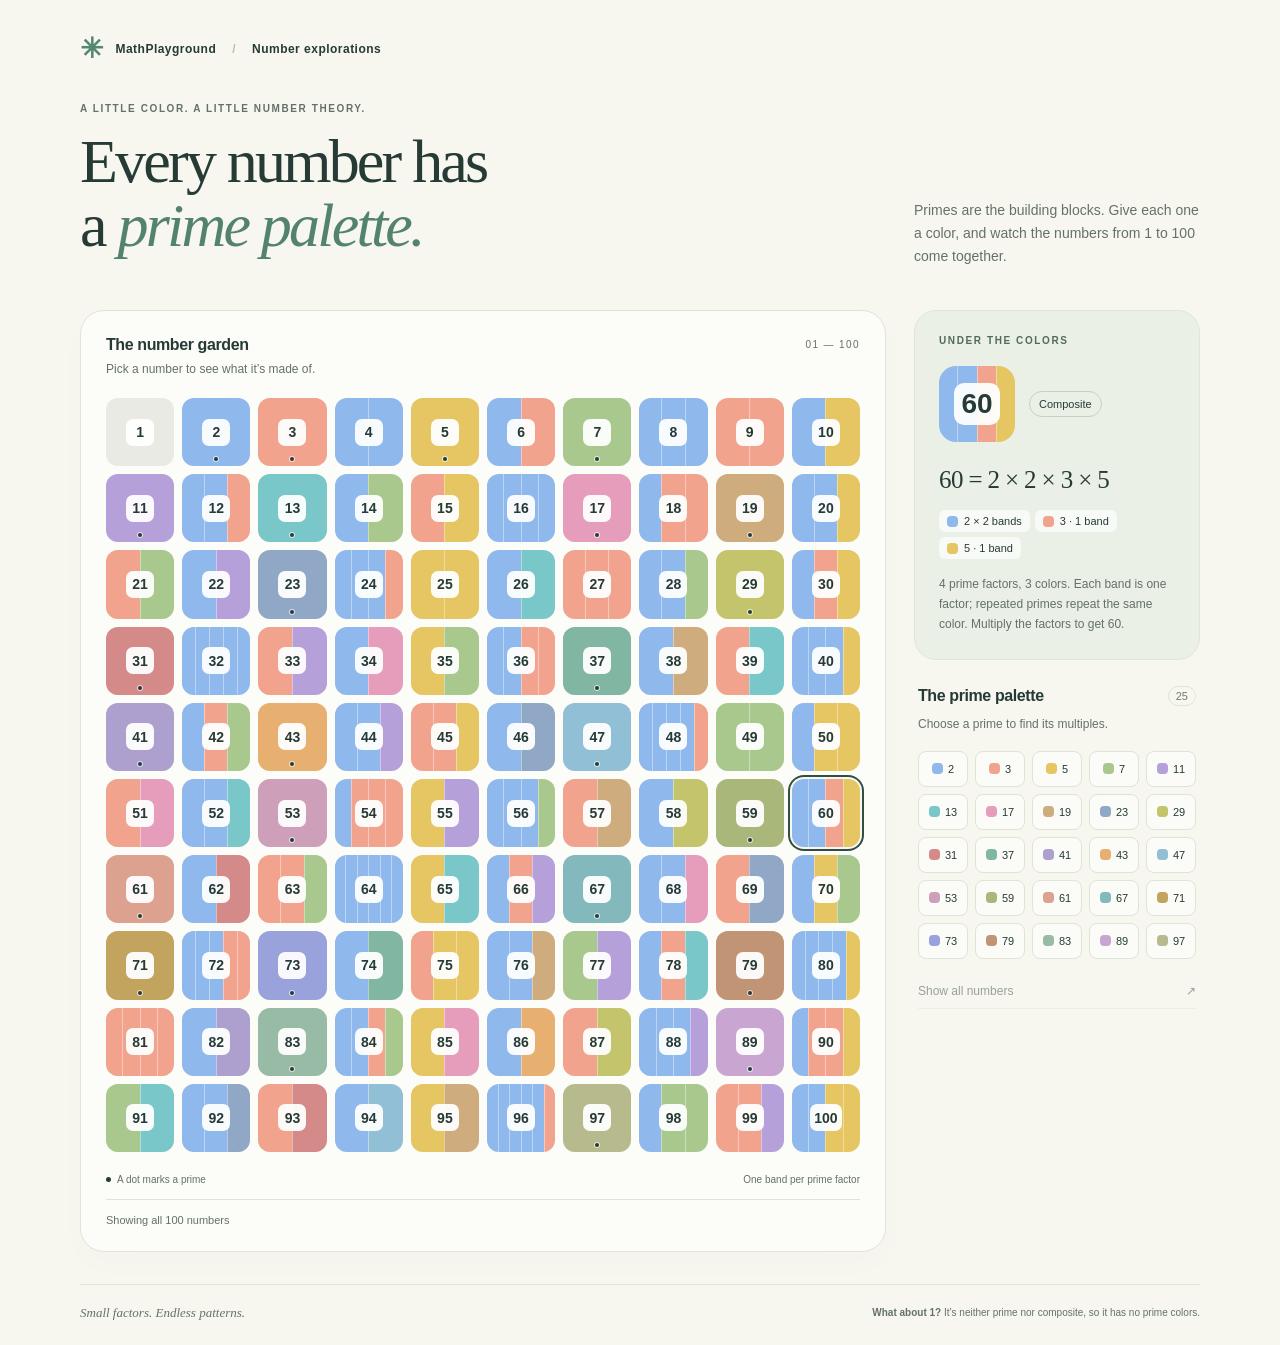
==== web/prime-colors/index.html @ 1f6c94d8 "Add interactive prime factor color grid" ====
<!doctype html>
<html lang="en">
<head>
  <meta charset="utf-8">
  <meta name="viewport" content="width=device-width, initial-scale=1">
  <meta name="description" content="Explore the prime factors of every number from 1 to 100 through color.">
  <title>Prime colors · MathPlayground</title>
  <link rel="stylesheet" href="styles.css">
  <script src="app.js" defer></script>
</head>
<body>
  <main>
    <header class="hero">
      <div class="brand"><span class="brand-mark" aria-hidden="true">✳</span> MathPlayground <span class="divider">/</span> Number explorations</div>
      <p class="eyebrow">A little color. A little number theory.</p>
      <h1>Every number has<br>a <em>prime palette.</em></h1>
      <p class="intro">Primes are the building blocks. Give each one a color,<br class="desktop-break"> and watch the numbers from 1 to 100 come together.</p>
    </header>

    <div class="workspace">
      <section class="board" aria-labelledby="grid-title">
        <div class="section-heading">
          <h2 id="grid-title">The number garden</h2>
          <span class="range">01 — 100</span>
        </div>
        <p class="board-hint">Pick a number to see what it’s made of.</p>
        <div id="number-grid" class="number-grid" aria-label="Numbers 1 to 100"></div>
        <div class="board-footer"><span><i class="prime-marker" aria-hidden="true"></i> A dot marks a prime</span><span>One band per prime factor</span></div>
        <p id="filter-status" class="filter-status" role="status">Showing all 100 numbers</p>
      </section>

      <aside class="sidebar">
        <section class="inspector" aria-labelledby="detail-heading">
          <p class="eyebrow" id="detail-heading">Under the colors</p>
          <div class="detail-top"><div id="selected-tile" class="selected-tile" aria-hidden="true"></div><span id="number-kind" class="kind"></span></div>
          <div id="number-detail" aria-live="polite" aria-atomic="true">
            <h2 id="equation"></h2>
            <div id="factor-chips" class="factor-chips"></div>
            <p id="explanation"></p>
          </div>
        </section>

        <section class="legend" aria-labelledby="legend-heading">
          <div class="section-heading"><h2 id="legend-heading">The prime palette</h2><span class="count">25</span></div>
          <p>Choose a prime to find its multiples.</p>
          <div id="prime-legend" class="prime-legend"></div>
          <button id="clear-filter" class="clear-filter" type="button" disabled>Show all numbers <span aria-hidden="true">↗</span></button>
        </section>
      </aside>
    </div>

    <footer class="page-footer"><span>Small factors. Endless patterns.</span><p><strong>What about 1?</strong> It’s neither prime nor composite, so it has no prime colors.</p></footer>
    <noscript>This interactive grid needs JavaScript enabled to display the numbers and their prime factors.</noscript>
  </main>
</body>
</html>
---- web/prime-colors/styles.css ----
:root { color-scheme: light; --ink: #263a36; --muted: #64716a; --paper: #f7f7ef; --line: #dfe4d8; }
* { box-sizing: border-box; }
body { margin: 0; background: var(--paper); color: var(--ink); font-family: "Avenir Next", Avenir, "Segoe UI", sans-serif; }
button { font: inherit; color: inherit; cursor: pointer; -webkit-tap-highlight-color: transparent; }
button:focus-visible { outline: 3px solid #234e45; outline-offset: 4px; }
main { max-width: 1200px; margin: auto; padding: 32px 40px 24px; }
.brand { display: flex; align-items: center; gap: 12px; font-size: 12px; font-weight: 600; letter-spacing: .04em; }
.brand-mark { font-size: 28px; color: #568773; }
.divider { color: #b7c0b3; padding: 0 4px; }
.hero { padding-bottom: 34px; }
.eyebrow { text-transform: uppercase; letter-spacing: .16em; font-size: 10px; font-weight: 700; }
.hero > .eyebrow { margin: 38px 0 15px; color: var(--muted); }
h1 { font-family: Georgia, "Times New Roman", serif; font-size: clamp(38px, 5vw, 62px); font-weight: 400; letter-spacing: -.045em; line-height: 1.04; margin: 0 0 18px; }
h1 em { color: #53836d; font-weight: 400; }
.intro { font-size: 14px; line-height: 1.65; color: var(--muted); margin: 0; }
.workspace { display: grid; grid-template-columns: minmax(0, 1fr) 286px; gap: 28px; align-items: start; }
.board { background: #ffffffa6; border: 1px solid var(--line); border-radius: 24px; padding: 25px; box-shadow: 0 12px 35px #293c2a04; }
.section-heading { display: flex; justify-content: space-between; align-items: center; gap: 12px; }
h2 { margin: 0; font-size: 16px; font-weight: 600; letter-spacing: -.025em; }
.range { font-size: 10px; color: var(--muted); letter-spacing: .14em; }
.board-hint { font-size: 12px; color: var(--muted); margin: 8px 0 22px; }
.number-grid { display: grid; grid-template-columns: repeat(10, minmax(0, 1fr)); gap: 8px; }
.number-tile, .selected-tile { position: relative; display: grid; place-items: center; isolation: isolate; overflow: hidden; border-radius: 12px; background: #e9eae3; }
.number-tile { border: 0; padding: 0; aspect-ratio: 1; transition: opacity .18s, transform .18s, box-shadow .18s; }
.bands { position: absolute; inset: 0; display: flex; z-index: -1; }
.band { flex: 1; background: var(--color); }
.band + .band { border-left: 1px solid #ffffff65; }
.number-label { display: grid; place-items: center; min-width: 28px; height: 27px; padding: 0 4px; border-radius: 7px; background: #fffffff0; color: #263a36; font-size: 14px; font-weight: 700; font-variant-numeric: tabular-nums; }
.number-tile.is-prime::after { content: ""; position: absolute; bottom: 5px; width: 4px; height: 4px; border-radius: 50%; background: #263a36; box-shadow: 0 0 0 1px #ffffffa0; }
.number-tile:hover { transform: translateY(-3px); box-shadow: 0 5px 10px #253a3620; }
.number-tile[aria-pressed="true"] { box-shadow: 0 0 0 2px var(--paper), 0 0 0 4px #314e43; }
.number-tile.is-muted { opacity: .22; }
.number-tile.is-muted:hover, .number-tile.is-muted:focus-visible { opacity: .8; }
.board-footer { display: flex; justify-content: space-between; gap: 10px; padding-top: 22px; font-size: 10px; color: var(--muted); }
.board-footer span { display: flex; align-items: center; gap: 6px; }
.prime-marker { width: 5px; height: 5px; border-radius: 50%; background: var(--ink); }
.filter-status { font-size: 11px; margin: 14px 0 0; border-top: 1px solid var(--line); padding-top: 14px; color: var(--muted); }
.sidebar { display: grid; gap: 20px; }
.inspector { background: #eaf0e5; border: 1px solid #dfe6d8; border-radius: 22px; padding: 24px; }
.inspector > .eyebrow { margin: 0 0 20px; color: #526b57; }
.detail-top { display: flex; align-items: center; gap: 14px; margin-bottom: 22px; }
.selected-tile { width: 76px; height: 76px; border-radius: 17px; flex-shrink: 0; }
.selected-tile .number-label { font-size: 28px; height: 42px; min-width: 46px; border-radius: 10px; }
.kind { font-size: 11px; border: 1px solid #c6d2bf; padding: 6px 9px; border-radius: 20px; }
#equation { font-family: Georgia, serif; font-size: 25px; font-weight: 400; line-height: 1.3; overflow-wrap: anywhere; }
.factor-chips { display: flex; gap: 5px; flex-wrap: wrap; margin-top: 14px; }
.factor-chip { display: flex; align-items: center; gap: 6px; background: #ffffffb3; border-radius: 6px; padding: 5px 8px; font-size: 11px; }
.swatch { display: inline-block; width: 11px; height: 11px; flex-shrink: 0; border-radius: 4px; background: var(--color); }
#explanation, .legend > p { color: var(--muted); line-height: 1.65; font-size: 12px; }
#explanation { margin: 16px 0 0; }
.legend { padding: 6px 4px; }
.count { color: #6f7b6b; font-size: 11px; border: 1px solid var(--line); border-radius: 20px; padding: 3px 7px; }
.legend > p { margin: 9px 0 16px; }
.prime-legend { display: grid; grid-template-columns: repeat(5, 1fr); gap: 7px; }
.prime-key { display: flex; align-items: center; justify-content: center; gap: 5px; min-height: 36px; padding: 6px 3px; background: #ffffff80; border: 1px solid var(--line); border-radius: 8px; font-size: 11px; }
.prime-key:hover { background: white; border-color: #9bac95; }
.prime-key[aria-pressed="true"] { border-color: #314e43; background: white; box-shadow: 0 0 0 1px #314e43; }
.clear-filter { display: flex; justify-content: space-between; width: 100%; margin-top: 15px; padding: 10px 0; background: none; border: 0; border-bottom: 1px solid var(--line); font-size: 12px; }
.clear-filter:disabled { cursor: default; opacity: .45; }
.page-footer { display: flex; justify-content: space-between; gap: 30px; border-top: 1px solid var(--line); margin-top: 32px; padding-top: 20px; font-size: 10px; color: var(--muted); }
.page-footer > span { font-family: Georgia, serif; font-style: italic; font-size: 13px; }
.page-footer p { margin: 0; line-height: 1.6; }
@media (min-width: 1000px) { .hero { position: relative; } .intro { position: absolute; right: 0; bottom: 42px; width: 286px; } .desktop-break { display: none; } }
@media (max-width: 900px) { main { padding: 24px; } .workspace { grid-template-columns: minmax(0, 1fr); } .sidebar { grid-template-columns: 1fr 1fr; gap: 26px; } .board { padding: 22px; } .number-tile { border-radius: 10px; } }
@media (max-width: 520px) { main { padding: 18px 12px; } .brand { font-size: 10px; gap: 7px; } .hero { padding: 0 10px 28px; } .hero > .eyebrow { font-size: 8px; margin-top: 28px; } h1 { font-size: 42px; } .intro { font-size: 13px; } .desktop-break { display: none; } .board { padding: 16px 10px; border-radius: 17px; } .section-heading, .board-hint { padding: 0 4px; } .number-grid { gap: 5px; } .number-tile { border-radius: 7px; } .number-label { font-size: 11px; min-width: 21px; height: 21px; padding: 0 2px; border-radius: 5px; } .number-tile.is-prime::after { bottom: 2px; width: 3px; height: 3px; } .board-footer { font-size: 9px; } .sidebar { grid-template-columns: 1fr; gap: 22px; } .legend { padding: 0 10px; } .prime-key { min-height: 42px; } .page-footer { flex-direction: column; gap: 12px; margin-top: 24px; padding: 20px 10px 0; } }
@media (prefers-reduced-motion: reduce) { .number-tile { transition: none; } }
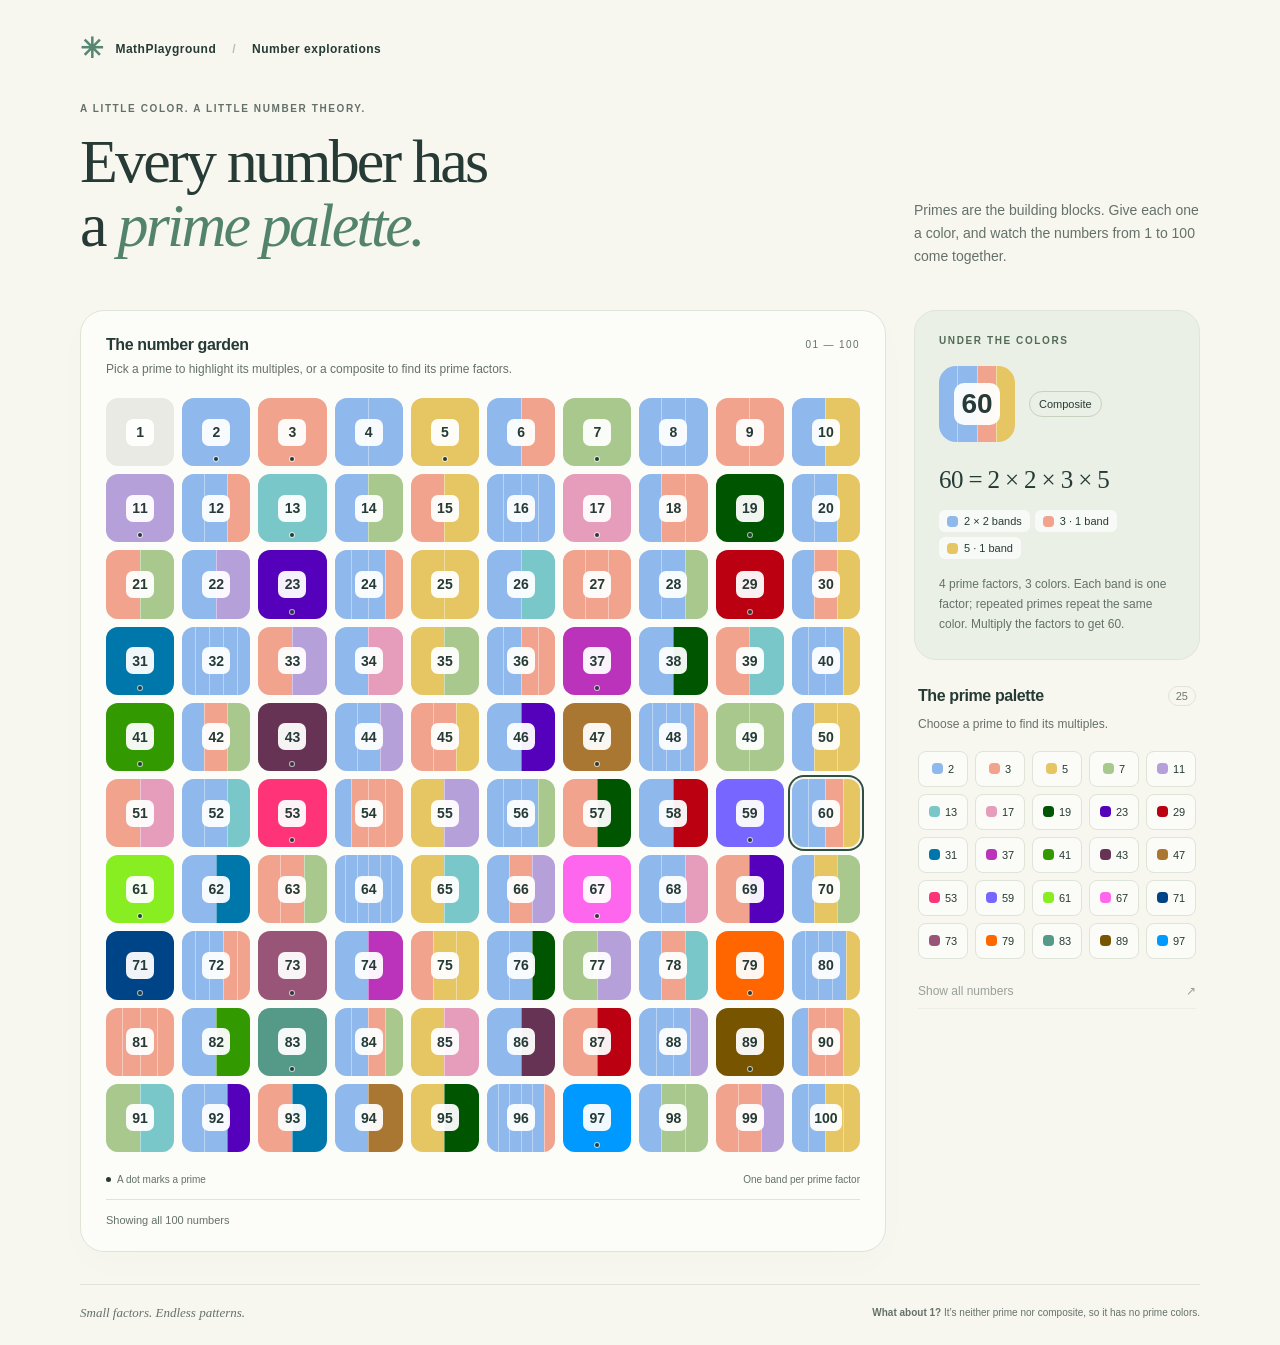
==== commit a71361e7: "Highlight multiples and prime factors on grid selection" ====
--- a/web/prime-colors/index.html
+++ b/web/prime-colors/index.html
@@ -23,7 +23,7 @@
           <h2 id="grid-title">The number garden</h2>
           <span class="range">01 — 100</span>
         </div>
-        <p class="board-hint">Pick a number to see what it’s made of.</p>
+        <p class="board-hint">Pick a prime to highlight its multiples, or a composite to find its prime factors.</p>
         <div id="number-grid" class="number-grid" aria-label="Numbers 1 to 100"></div>
         <div class="board-footer"><span><i class="prime-marker" aria-hidden="true"></i> A dot marks a prime</span><span>One band per prime factor</span></div>
         <p id="filter-status" class="filter-status" role="status">Showing all 100 numbers</p>
--- a/web/prime-colors/styles.css
+++ b/web/prime-colors/styles.css
@@ -28,6 +28,7 @@
 .number-label { display: grid; place-items: center; min-width: 28px; height: 27px; padding: 0 4px; border-radius: 7px; background: #fffffff0; color: #263a36; font-size: 14px; font-weight: 700; font-variant-numeric: tabular-nums; }
 .number-tile.is-prime::after { content: ""; position: absolute; bottom: 5px; width: 4px; height: 4px; border-radius: 50%; background: #263a36; box-shadow: 0 0 0 1px #ffffffa0; }
 .number-tile:hover { transform: translateY(-3px); box-shadow: 0 5px 10px #253a3620; }
+.number-tile.is-related { box-shadow: inset 0 0 0 2px #263a3670; }
 .number-tile[aria-pressed="true"] { box-shadow: 0 0 0 2px var(--paper), 0 0 0 4px #314e43; }
 .number-tile.is-muted { opacity: .22; }
 .number-tile.is-muted:hover, .number-tile.is-muted:focus-visible { opacity: .8; }
@@ -54,7 +55,7 @@
 .prime-legend { display: grid; grid-template-columns: repeat(5, 1fr); gap: 7px; }
 .prime-key { display: flex; align-items: center; justify-content: center; gap: 5px; min-height: 36px; padding: 6px 3px; background: #ffffff80; border: 1px solid var(--line); border-radius: 8px; font-size: 11px; }
 .prime-key:hover { background: white; border-color: #9bac95; }
-.prime-key[aria-pressed="true"] { border-color: #314e43; background: white; box-shadow: 0 0 0 1px #314e43; }
+.prime-key[aria-pressed="true"], .prime-key.is-factor { border-color: #314e43; background: white; box-shadow: 0 0 0 1px #314e43; }
 .clear-filter { display: flex; justify-content: space-between; width: 100%; margin-top: 15px; padding: 10px 0; background: none; border: 0; border-bottom: 1px solid var(--line); font-size: 12px; }
 .clear-filter:disabled { cursor: default; opacity: .45; }
 .page-footer { display: flex; justify-content: space-between; gap: 30px; border-top: 1px solid var(--line); margin-top: 32px; padding-top: 20px; font-size: 10px; color: var(--muted); }
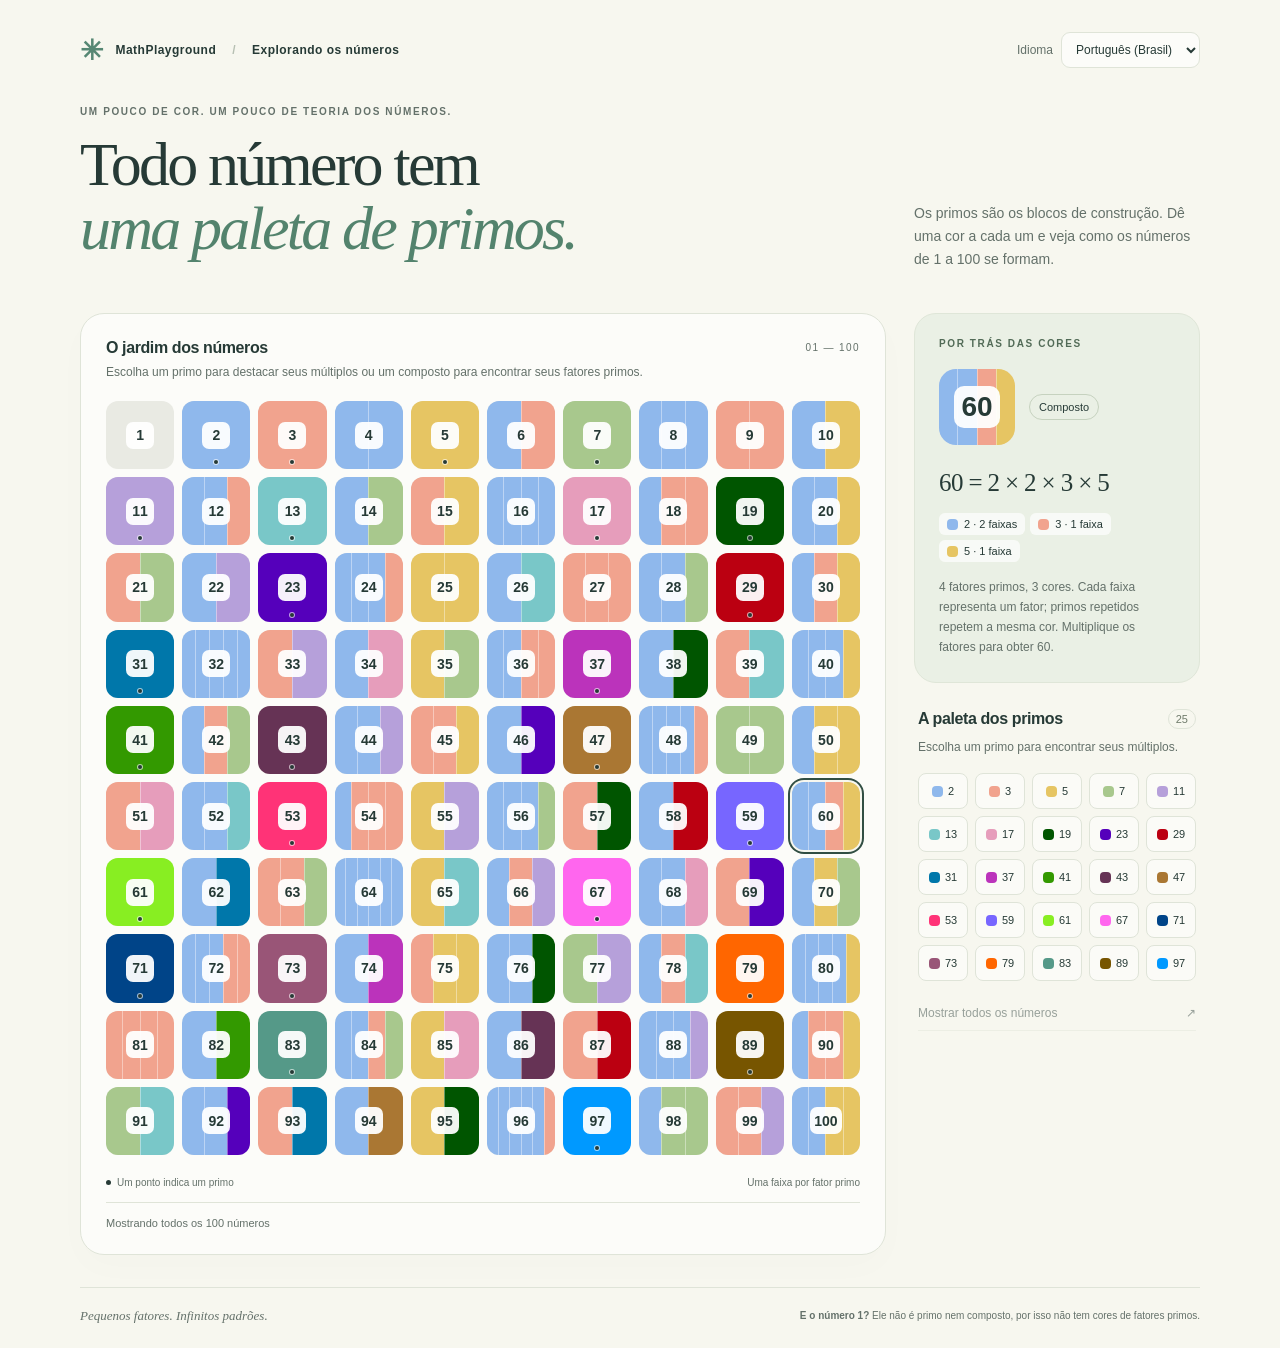
==== commit 051adbac: "Default prime colors to Brazilian Portuguese with five-language selector" ====
--- a/web/prime-colors/index.html
+++ b/web/prime-colors/index.html
@@ -1,37 +1,49 @@
 <!doctype html>
-<html lang="en">
+<html lang="pt-BR">
 <head>
   <meta charset="utf-8">
   <meta name="viewport" content="width=device-width, initial-scale=1">
-  <meta name="description" content="Explore the prime factors of every number from 1 to 100 through color.">
-  <title>Prime colors · MathPlayground</title>
+  <meta name="description" content="Explore os fatores primos dos números de 1 a 100 por meio das cores.">
+  <title>Cores dos primos · MathPlayground</title>
   <link rel="stylesheet" href="styles.css">
+  <script src="i18n.js" defer></script>
   <script src="app.js" defer></script>
 </head>
 <body>
   <main>
     <header class="hero">
-      <div class="brand"><span class="brand-mark" aria-hidden="true">✳</span> MathPlayground <span class="divider">/</span> Number explorations</div>
-      <p class="eyebrow">A little color. A little number theory.</p>
-      <h1>Every number has<br>a <em>prime palette.</em></h1>
-      <p class="intro">Primes are the building blocks. Give each one a color,<br class="desktop-break"> and watch the numbers from 1 to 100 come together.</p>
+      <div class="top-bar">
+        <div class="brand"><span class="brand-mark" aria-hidden="true">✳</span> MathPlayground <span class="divider">/</span> <span data-i18n="brand">Explorando os números</span></div>
+        <label class="language-picker" for="language"><span data-i18n="language">Idioma</span>
+          <select id="language">
+            <option value="pt-BR" lang="pt-BR" selected>Português (Brasil)</option>
+            <option value="en" lang="en">English</option>
+            <option value="fr" lang="fr">Français</option>
+            <option value="ja" lang="ja">日本語</option>
+            <option value="ko" lang="ko">한국어</option>
+          </select>
+        </label>
+      </div>
+      <p class="eyebrow" data-i18n="eyebrow">Um pouco de cor. Um pouco de teoria dos números.</p>
+      <h1><span data-i18n="heroStart">Todo número tem</span><br><em data-i18n="heroEm">uma paleta de primos.</em></h1>
+      <p class="intro" data-i18n="intro">Os primos são os blocos de construção. Dê uma cor a cada um e veja como os números de 1 a 100 se formam.</p>
     </header>
 
     <div class="workspace">
       <section class="board" aria-labelledby="grid-title">
         <div class="section-heading">
-          <h2 id="grid-title">The number garden</h2>
+          <h2 id="grid-title" data-i18n="gridTitle">O jardim dos números</h2>
           <span class="range">01 — 100</span>
         </div>
-        <p class="board-hint">Pick a prime to highlight its multiples, or a composite to find its prime factors.</p>
-        <div id="number-grid" class="number-grid" aria-label="Numbers 1 to 100"></div>
-        <div class="board-footer"><span><i class="prime-marker" aria-hidden="true"></i> A dot marks a prime</span><span>One band per prime factor</span></div>
-        <p id="filter-status" class="filter-status" role="status">Showing all 100 numbers</p>
+        <p class="board-hint" data-i18n="gridHint">Escolha um primo para destacar seus múltiplos ou um composto para encontrar seus fatores primos.</p>
+        <div id="number-grid" class="number-grid" aria-label="Números de 1 a 100"></div>
+        <div class="board-footer"><span><i class="prime-marker" aria-hidden="true"></i> <span data-i18n="primeDot">Um ponto indica um primo</span></span><span data-i18n="bandsHint">Uma faixa por fator primo</span></div>
+        <p id="filter-status" class="filter-status" role="status">Mostrando todos os 100 números</p>
       </section>
 
       <aside class="sidebar">
         <section class="inspector" aria-labelledby="detail-heading">
-          <p class="eyebrow" id="detail-heading">Under the colors</p>
+          <p class="eyebrow" id="detail-heading" data-i18n="detailHeading">Por trás das cores</p>
           <div class="detail-top"><div id="selected-tile" class="selected-tile" aria-hidden="true"></div><span id="number-kind" class="kind"></span></div>
           <div id="number-detail" aria-live="polite" aria-atomic="true">
             <h2 id="equation"></h2>
@@ -41,16 +53,16 @@
         </section>
 
         <section class="legend" aria-labelledby="legend-heading">
-          <div class="section-heading"><h2 id="legend-heading">The prime palette</h2><span class="count">25</span></div>
-          <p>Choose a prime to find its multiples.</p>
+          <div class="section-heading"><h2 id="legend-heading" data-i18n="legendHeading">A paleta dos primos</h2><span class="count">25</span></div>
+          <p data-i18n="legendHint">Escolha um primo para encontrar seus múltiplos.</p>
           <div id="prime-legend" class="prime-legend"></div>
-          <button id="clear-filter" class="clear-filter" type="button" disabled>Show all numbers <span aria-hidden="true">↗</span></button>
+          <button id="clear-filter" class="clear-filter" type="button" disabled><span data-i18n="clear">Mostrar todos os números</span><span aria-hidden="true">↗</span></button>
         </section>
       </aside>
     </div>
 
-    <footer class="page-footer"><span>Small factors. Endless patterns.</span><p><strong>What about 1?</strong> It’s neither prime nor composite, so it has no prime colors.</p></footer>
-    <noscript>This interactive grid needs JavaScript enabled to display the numbers and their prime factors.</noscript>
+    <footer class="page-footer"><span data-i18n="footer">Pequenos fatores. Infinitos padrões.</span><p><strong data-i18n="oneQuestion">E o número 1?</strong> <span data-i18n="oneFooter">Ele não é primo nem composto, por isso não tem cores de fatores primos.</span></p></footer>
+    <noscript>Esta grade interativa precisa do JavaScript ativado para mostrar os números e seus fatores primos.</noscript>
   </main>
 </body>
 </html>
--- a/web/prime-colors/styles.css
+++ b/web/prime-colors/styles.css
@@ -2,7 +2,10 @@
 * { box-sizing: border-box; }
 body { margin: 0; background: var(--paper); color: var(--ink); font-family: "Avenir Next", Avenir, "Segoe UI", sans-serif; }
 button { font: inherit; color: inherit; cursor: pointer; -webkit-tap-highlight-color: transparent; }
-button:focus-visible { outline: 3px solid #234e45; outline-offset: 4px; }
+button:focus-visible, select:focus-visible { outline: 3px solid #234e45; outline-offset: 4px; }
+.top-bar { display: flex; align-items: center; justify-content: space-between; flex-wrap: wrap; gap: 16px; }
+.language-picker { display: flex; align-items: center; gap: 8px; font-size: 12px; color: var(--muted); }
+.language-picker select { font: inherit; color: var(--ink); background: #ffffffa6; border: 1px solid var(--line); border-radius: 9px; padding: 9px 10px; max-width: 100%; cursor: pointer; }
 main { max-width: 1200px; margin: auto; padding: 32px 40px 24px; }
 .brand { display: flex; align-items: center; gap: 12px; font-size: 12px; font-weight: 600; letter-spacing: .04em; }
 .brand-mark { font-size: 28px; color: #568773; }
@@ -61,6 +64,8 @@
 .page-footer { display: flex; justify-content: space-between; gap: 30px; border-top: 1px solid var(--line); margin-top: 32px; padding-top: 20px; font-size: 10px; color: var(--muted); }
 .page-footer > span { font-family: Georgia, serif; font-style: italic; font-size: 13px; }
 .page-footer p { margin: 0; line-height: 1.6; }
+@media (min-width: 1000px) { h1 { max-width: calc(100% - 320px); } }
+:lang(ja) h1, :lang(ko) h1 { line-height: 1.25; letter-spacing: -.025em; }
 @media (min-width: 1000px) { .hero { position: relative; } .intro { position: absolute; right: 0; bottom: 42px; width: 286px; } .desktop-break { display: none; } }
 @media (max-width: 900px) { main { padding: 24px; } .workspace { grid-template-columns: minmax(0, 1fr); } .sidebar { grid-template-columns: 1fr 1fr; gap: 26px; } .board { padding: 22px; } .number-tile { border-radius: 10px; } }
 @media (max-width: 520px) { main { padding: 18px 12px; } .brand { font-size: 10px; gap: 7px; } .hero { padding: 0 10px 28px; } .hero > .eyebrow { font-size: 8px; margin-top: 28px; } h1 { font-size: 42px; } .intro { font-size: 13px; } .desktop-break { display: none; } .board { padding: 16px 10px; border-radius: 17px; } .section-heading, .board-hint { padding: 0 4px; } .number-grid { gap: 5px; } .number-tile { border-radius: 7px; } .number-label { font-size: 11px; min-width: 21px; height: 21px; padding: 0 2px; border-radius: 5px; } .number-tile.is-prime::after { bottom: 2px; width: 3px; height: 3px; } .board-footer { font-size: 9px; } .sidebar { grid-template-columns: 1fr; gap: 22px; } .legend { padding: 0 10px; } .prime-key { min-height: 42px; } .page-footer { flex-direction: column; gap: 12px; margin-top: 24px; padding: 20px 10px 0; } }
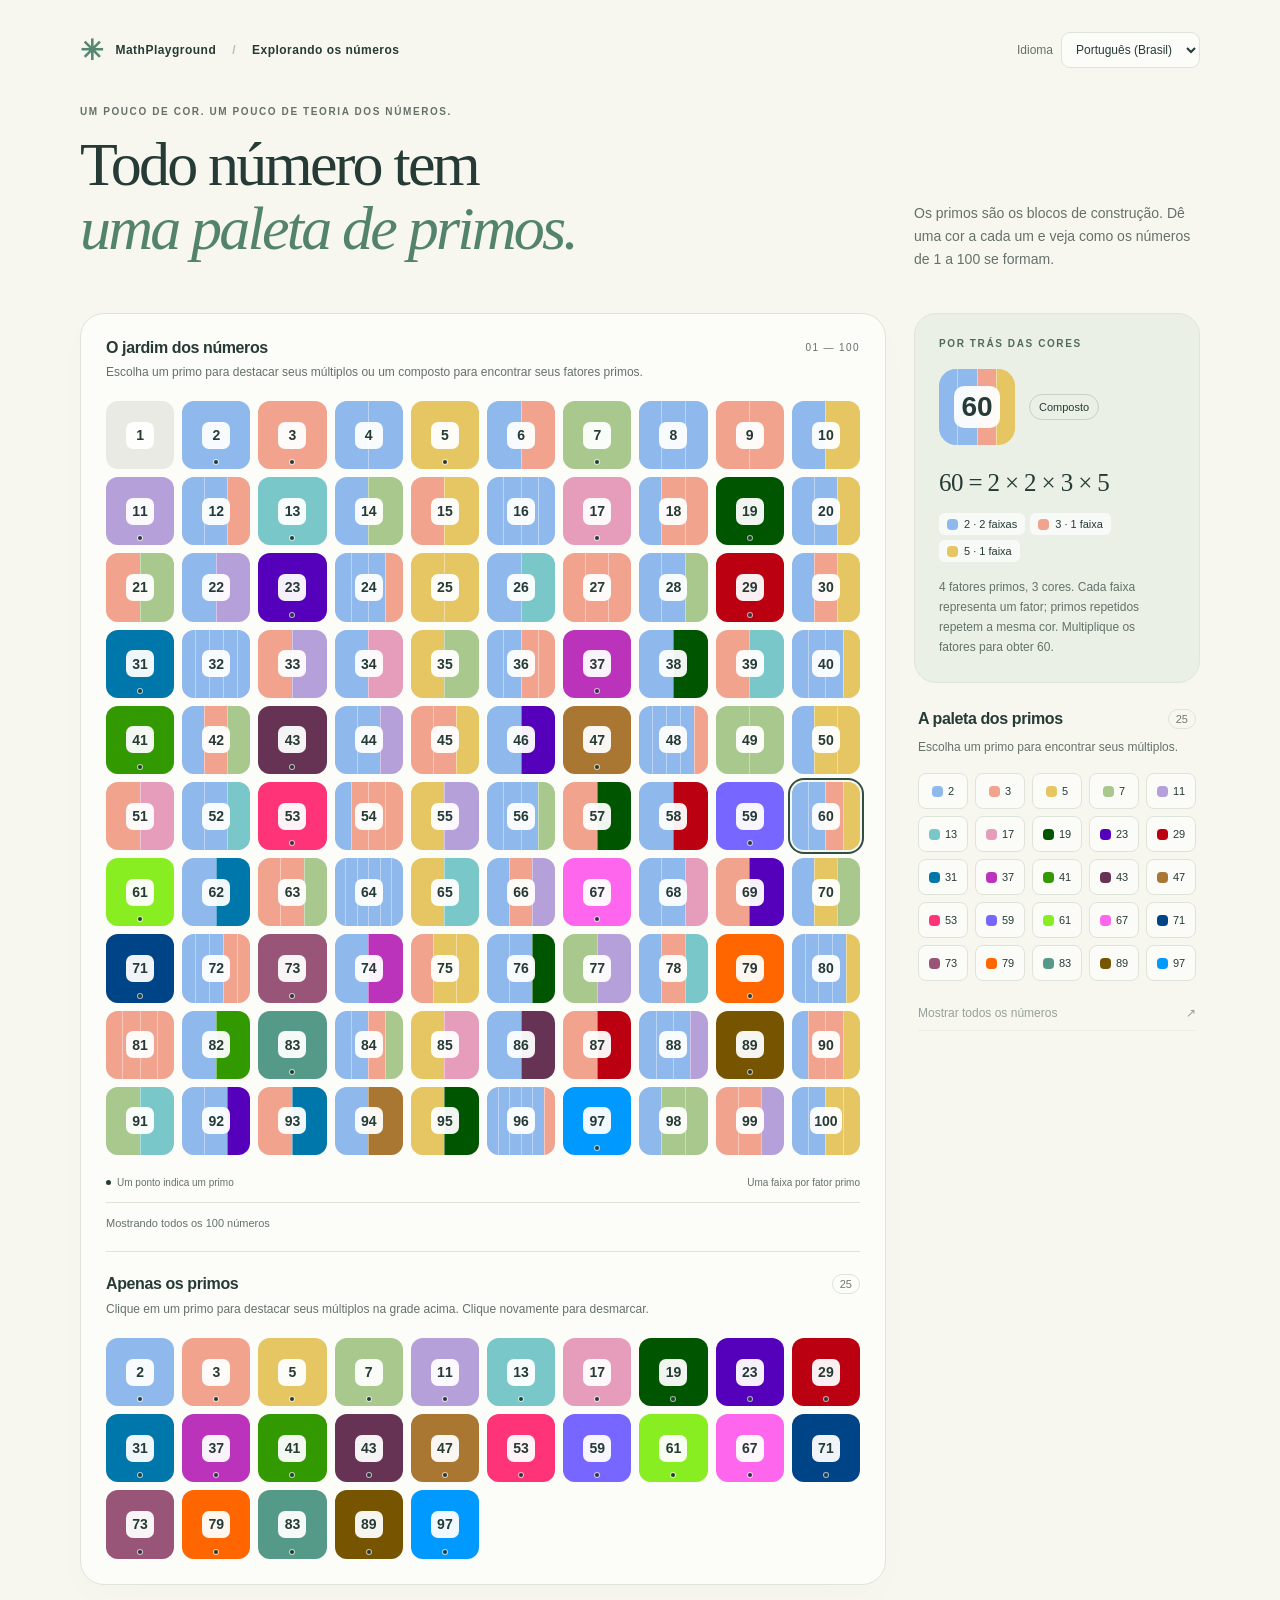
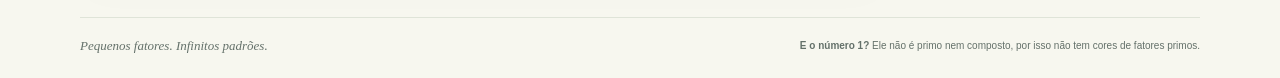
==== commit bdcdacd0: "Add synchronized prime-only grid below the number garden" ====
--- a/web/prime-colors/index.html
+++ b/web/prime-colors/index.html
@@ -39,6 +39,14 @@
         <div id="number-grid" class="number-grid" aria-label="Números de 1 a 100"></div>
         <div class="board-footer"><span><i class="prime-marker" aria-hidden="true"></i> <span data-i18n="primeDot">Um ponto indica um primo</span></span><span data-i18n="bandsHint">Uma faixa por fator primo</span></div>
         <p id="filter-status" class="filter-status" role="status">Mostrando todos os 100 números</p>
+        <section class="prime-board" aria-labelledby="prime-grid-title">
+          <div class="section-heading">
+            <h2 id="prime-grid-title" data-i18n="primeGridTitle">Apenas os primos</h2>
+            <span class="count">25</span>
+          </div>
+          <p class="board-hint" data-i18n="primeGridHint">Clique em um primo para destacar seus múltiplos na grade acima. Clique novamente para desmarcar.</p>
+          <div id="prime-grid" class="number-grid" aria-labelledby="prime-grid-title"></div>
+        </section>
       </section>
 
       <aside class="sidebar">
--- a/web/prime-colors/styles.css
+++ b/web/prime-colors/styles.css
@@ -23,6 +23,7 @@
 .range { font-size: 10px; color: var(--muted); letter-spacing: .14em; }
 .board-hint { font-size: 12px; color: var(--muted); margin: 8px 0 22px; }
 .number-grid { display: grid; grid-template-columns: repeat(10, minmax(0, 1fr)); gap: 8px; }
+.prime-board { border-top: 1px solid var(--line); margin-top: 22px; padding-top: 22px; }
 .number-tile, .selected-tile { position: relative; display: grid; place-items: center; isolation: isolate; overflow: hidden; border-radius: 12px; background: #e9eae3; }
 .number-tile { border: 0; padding: 0; aspect-ratio: 1; transition: opacity .18s, transform .18s, box-shadow .18s; }
 .bands { position: absolute; inset: 0; display: flex; z-index: -1; }
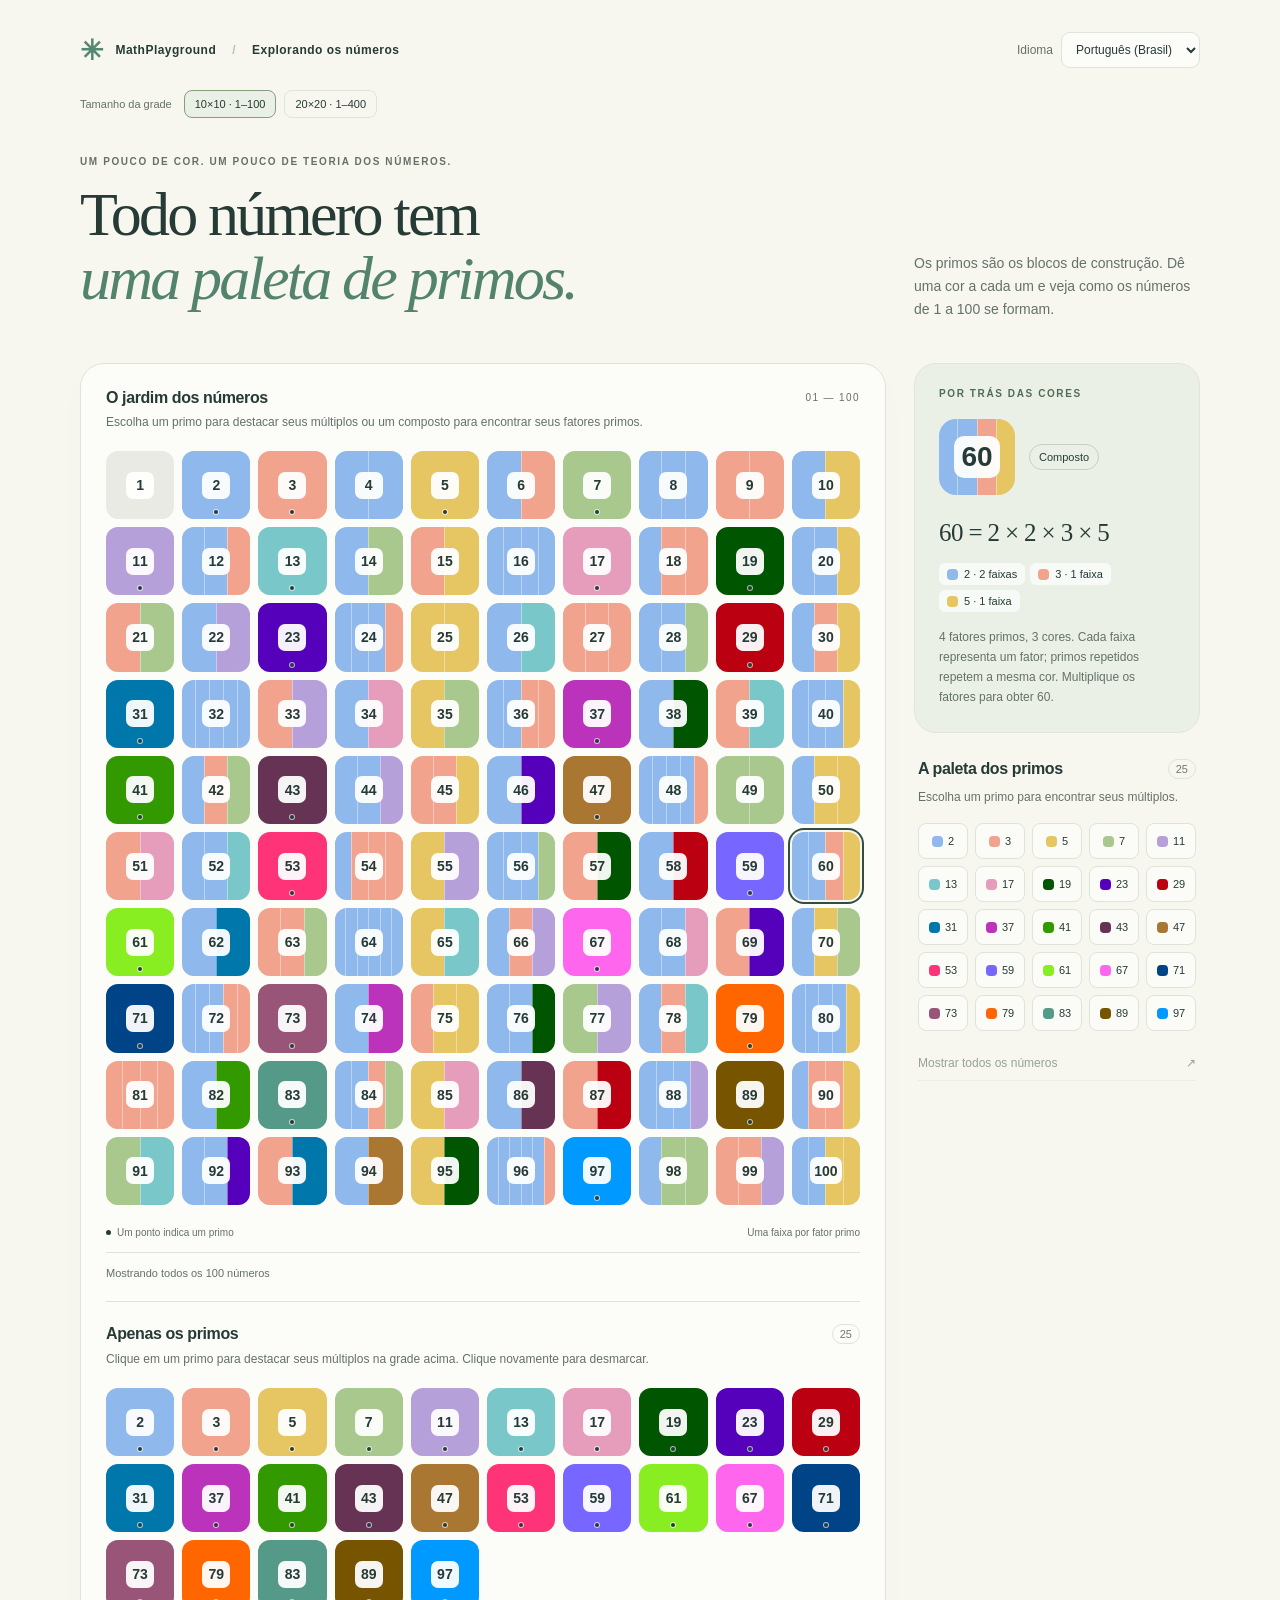
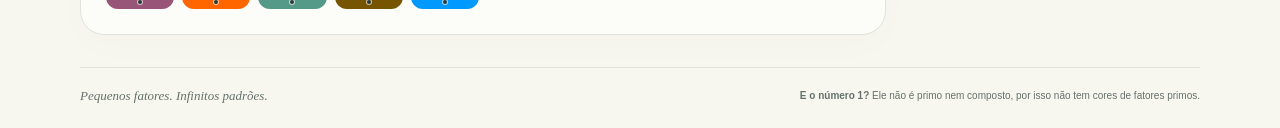
==== commit 858df052: "Add 20x20 prime colors edition for numbers 1 through 400" ====
--- a/web/prime-colors/index.html
+++ b/web/prime-colors/index.html
@@ -24,6 +24,11 @@
           </select>
         </label>
       </div>
+      <nav class="grid-versions" aria-labelledby="grid-version-label">
+        <span id="grid-version-label" data-i18n="gridSizeLabel">Tamanho da grade</span>
+        <a href="../prime-colors/index.html" aria-current="page">10×10 · 1–100</a>
+        <a href="../prime-colors-20x20/index.html">20×20 · 1–400</a>
+      </nav>
       <p class="eyebrow" data-i18n="eyebrow">Um pouco de cor. Um pouco de teoria dos números.</p>
       <h1><span data-i18n="heroStart">Todo número tem</span><br><em data-i18n="heroEm">uma paleta de primos.</em></h1>
       <p class="intro" data-i18n="intro">Os primos são os blocos de construção. Dê uma cor a cada um e veja como os números de 1 a 100 se formam.</p>
--- a/web/prime-colors/styles.css
+++ b/web/prime-colors/styles.css
@@ -6,6 +6,11 @@
 .top-bar { display: flex; align-items: center; justify-content: space-between; flex-wrap: wrap; gap: 16px; }
 .language-picker { display: flex; align-items: center; gap: 8px; font-size: 12px; color: var(--muted); }
 .language-picker select { font: inherit; color: var(--ink); background: #ffffffa6; border: 1px solid var(--line); border-radius: 9px; padding: 9px 10px; max-width: 100%; cursor: pointer; }
+.grid-versions { display: flex; flex-wrap: wrap; gap: 8px; align-items: center; margin-top: 22px; font-size: 11px; }
+.grid-versions > span { color: var(--muted); margin-right: 4px; }
+.grid-versions a { color: var(--ink); text-decoration: none; padding: 7px 10px; border: 1px solid var(--line); border-radius: 8px; }
+.grid-versions a[aria-current="page"] { background: #eaf0e5; border-color: #879b80; }
+.grid-versions a:focus-visible { outline: 3px solid #234e45; outline-offset: 3px; }
 main { max-width: 1200px; margin: auto; padding: 32px 40px 24px; }
 .brand { display: flex; align-items: center; gap: 12px; font-size: 12px; font-weight: 600; letter-spacing: .04em; }
 .brand-mark { font-size: 28px; color: #568773; }
@@ -22,7 +27,15 @@
 h2 { margin: 0; font-size: 16px; font-weight: 600; letter-spacing: -.025em; }
 .range { font-size: 10px; color: var(--muted); letter-spacing: .14em; }
 .board-hint { font-size: 12px; color: var(--muted); margin: 8px 0 22px; }
-.number-grid { display: grid; grid-template-columns: repeat(10, minmax(0, 1fr)); gap: 8px; }
+.number-grid { display: grid; grid-template-columns: repeat(var(--grid-columns, 10), minmax(0, 1fr)); gap: 8px; }
+.grid-scroll { overflow-x: auto; padding: 5px; margin: -5px; }
+.grid-scroll-hint { font-size: 11px; color: var(--muted); margin: -8px 0 18px; }
+body[data-grid-size="20"] { --grid-columns: 20; }
+body[data-grid-size="20"] main { max-width: 1600px; }
+body[data-grid-size="20"] .number-grid { min-width: 760px; }
+body[data-grid-size="20"] .number-tile .number-label { font-size: 12px; min-width: 25px; height: 22px; }
+body[data-grid-size="20"] .number-tile { border-radius: 8px; }
+body[data-grid-size="20"] .number-tile.is-prime::after { bottom: 2px; width: 3px; height: 3px; }
 .prime-board { border-top: 1px solid var(--line); margin-top: 22px; padding-top: 22px; }
 .number-tile, .selected-tile { position: relative; display: grid; place-items: center; isolation: isolate; overflow: hidden; border-radius: 12px; background: #e9eae3; }
 .number-tile { border: 0; padding: 0; aspect-ratio: 1; transition: opacity .18s, transform .18s, box-shadow .18s; }
